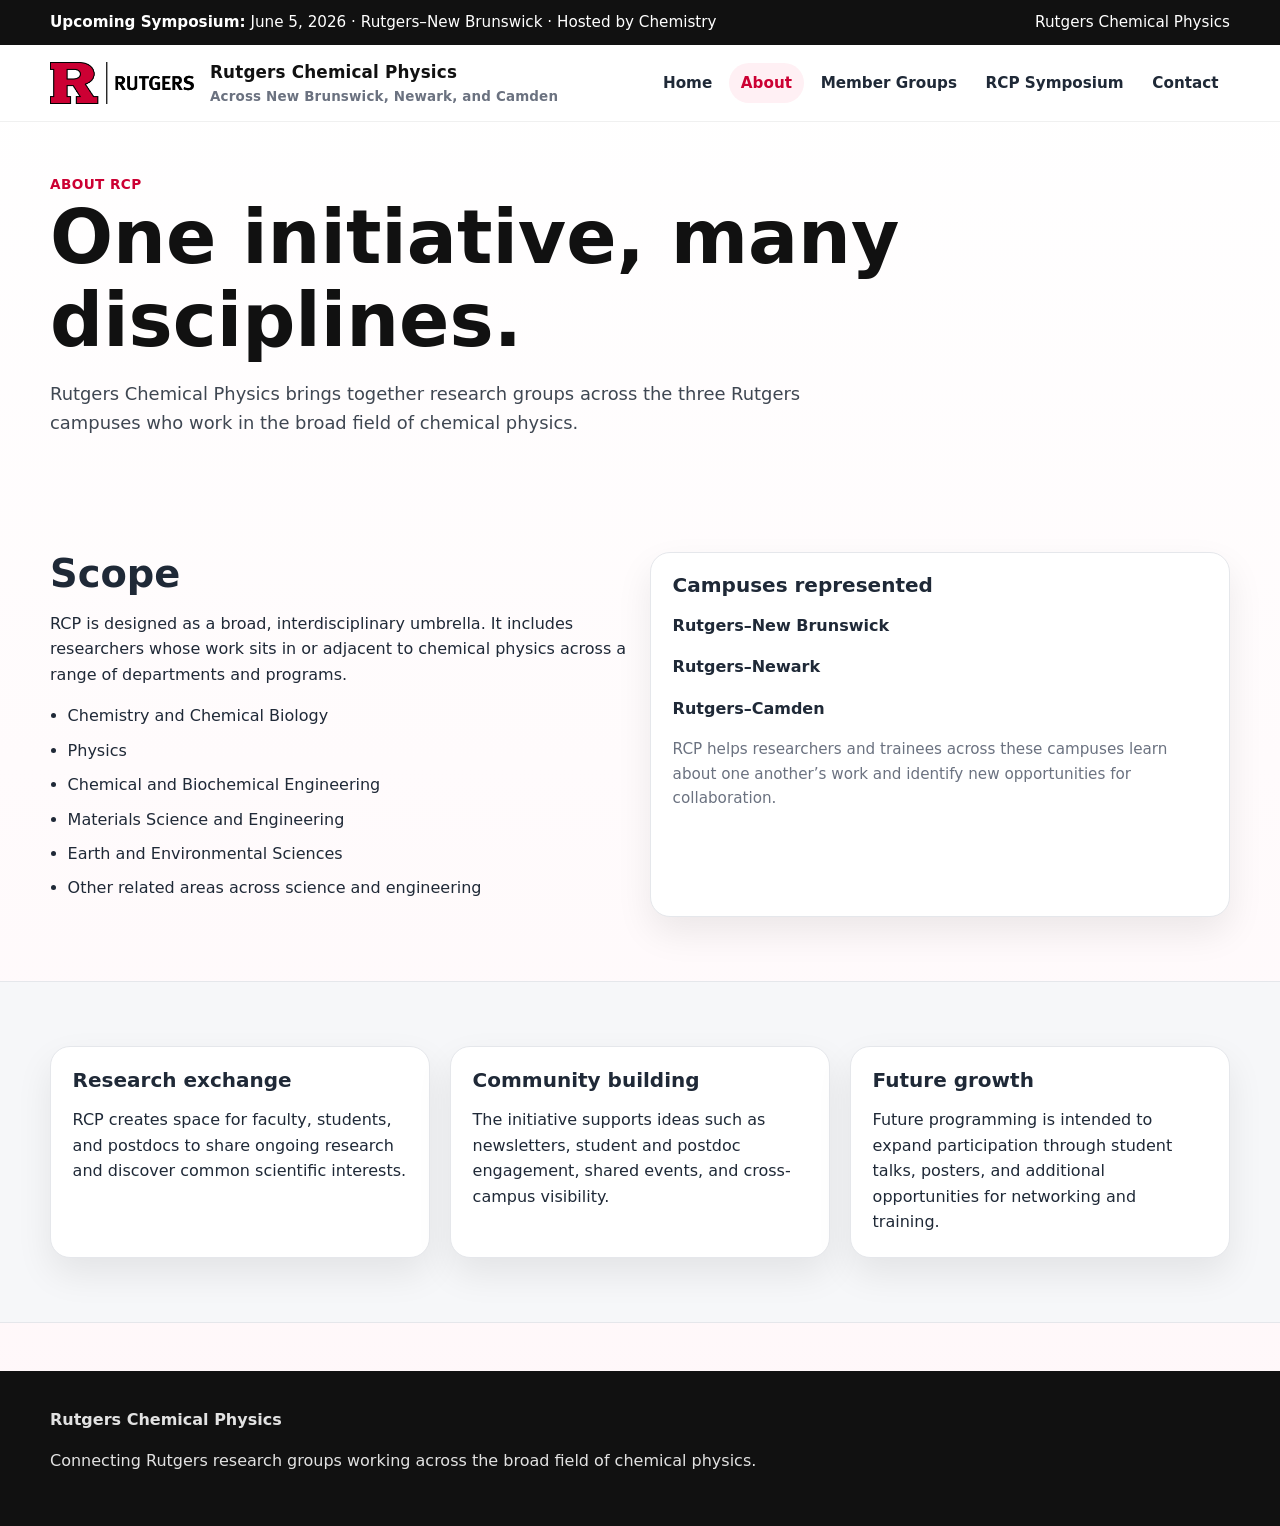
==== about.html @ 124531b3 "v1 of RCP website" ====
<!doctype html>
<html lang="en">
<head>
  <meta charset="UTF-8" />
  <meta name="viewport" content="width=device-width, initial-scale=1.0" />
  <title>About | Rutgers Chemical Physics</title>
  <meta name="description" content="About Rutgers Chemical Physics." />
  <link rel="stylesheet" href="assets/css/styles.css" />
</head>
<body>
  <div class="topbar">
    <div class="container">
      <div><strong>Upcoming Symposium:</strong> June 5, 2026 · Rutgers–New Brunswick · Hosted by Chemistry</div>
      <div>Rutgers Chemical Physics</div>
    </div>
  </div>
  <header class="site-header">
    <div class="container nav-wrap">
      <a class="brand" href="index.html"><img src="assets/images/rutgers-logo.png" alt="Rutgers University logo" /><div class="brand-text">Rutgers Chemical Physics<span>Across New Brunswick, Newark, and Camden</span></div></a>
      <nav><ul><li><a href="index.html">Home</a></li><li><a href="about.html">About</a></li><li><a href="members.html">Member Groups</a></li><li><a href="symposium.html">RCP Symposium</a></li><li><a href="contact.html">Contact</a></li></ul></nav>
    </div>
  </header>
  <main>
    <section class="page-hero">
      <div class="container">
        <div class="kicker">About RCP</div>
        <h1>One initiative, many disciplines.</h1>
        <p class="lead">Rutgers Chemical Physics brings together research groups across the three Rutgers campuses who work in the broad field of chemical physics.</p>
      </div>
    </section>

    <section class="section">
      <div class="container grid-2">
        <div>
          <h2>Scope</h2>
          <p>RCP is designed as a broad, interdisciplinary umbrella. It includes researchers whose work sits in or adjacent to chemical physics across a range of departments and programs.</p>
          <ul class="list-clean">
            <li>Chemistry and Chemical Biology</li>
            <li>Physics</li>
            <li>Chemical and Biochemical Engineering</li>
            <li>Materials Science and Engineering</li>
            <li>Earth and Environmental Sciences</li>
            <li>Other related areas across science and engineering</li>
          </ul>
        </div>
        <div class="card">
          <h3>Campuses represented</h3>
          <p><strong>Rutgers–New Brunswick</strong></p>
          <p><strong>Rutgers–Newark</strong></p>
          <p><strong>Rutgers–Camden</strong></p>
          <p class="small">RCP helps researchers and trainees across these campuses learn about one another’s work and identify new opportunities for collaboration.</p>
        </div>
      </div>
    </section>

    <section class="section alt">
      <div class="container grid-3">
        <article class="card">
          <h3>Research exchange</h3>
          <p>RCP creates space for faculty, students, and postdocs to share ongoing research and discover common scientific interests.</p>
        </article>
        <article class="card">
          <h3>Community building</h3>
          <p>The initiative supports ideas such as newsletters, student and postdoc engagement, shared events, and cross-campus visibility.</p>
        </article>
        <article class="card">
          <h3>Future growth</h3>
          <p>Future programming is intended to expand participation through student talks, posters, and additional opportunities for networking and training.</p>
        </article>
      </div>
    </section>
  </main>
  <footer><div class="container"><strong>Rutgers Chemical Physics</strong><p>Connecting Rutgers research groups working across the broad field of chemical physics.</p></div></footer>
  <script src="assets/js/site.js"></script>
</body>
</html>
---- assets/css/styles.css ----
:root {
  --rutgers-scarlet: #cc0033;
  --rutgers-black: #111111;
  --rutgers-gray: #5f6a72;
  --bg: #fffdfb;
  --panel: #ffffff;
  --panel-alt: #f6f7f9;
  --border: #e5e7eb;
  --text: #1f2937;
  --muted: #6b7280;
  --shadow: 0 16px 36px rgba(17, 17, 17, 0.08);
  --radius: 20px;
  --max: 1180px;
}
* { box-sizing: border-box; }
html { scroll-behavior: smooth; }
body {
  margin: 0;
  font-family: Inter, ui-sans-serif, system-ui, -apple-system, BlinkMacSystemFont, "Segoe UI", sans-serif;
  color: var(--text);
  background: linear-gradient(180deg, #fff 0%, #fff7f9 100%);
  line-height: 1.6;
}
a { color: var(--rutgers-scarlet); text-decoration: none; }
a:hover { text-decoration: underline; }
img { max-width: 100%; display: block; }
.container { width: min(calc(100% - 2rem), var(--max)); margin: 0 auto; }
.topbar {
  background: var(--rutgers-black);
  color: white;
  font-size: 0.95rem;
}
.topbar .container {
  display: flex; justify-content: space-between; gap: 1rem; padding: 0.65rem 0;
}
.topbar strong { color: #fff; }
header.site-header {
  position: sticky; top: 0; z-index: 10; backdrop-filter: blur(10px);
  background: rgba(255,255,255,0.94); border-bottom: 1px solid rgba(0,0,0,0.06);
}
.nav-wrap {
  display: flex; align-items: center; justify-content: space-between; gap: 0.8rem;
  padding: 0.85rem 0;
}

.brand { display:flex; align-items:center; gap:1rem; }
.brand img { width: 144px; height: auto; }
.brand-text { font-weight: 800; letter-spacing: 0.01em; color: var(--rutgers-black); font-size: 1.05rem; }
.brand-text span { display:block; font-size: 0.84rem; color: var(--muted); font-weight:600; }
nav ul { list-style: none; display: flex; gap: 0.35rem; padding: 0; margin: 0; flex-wrap: nowrap; align-items: center; }
nav a {
  display: inline-block; padding: 0.5rem 0.72rem; border-radius: 999px; color: var(--text); font-weight: 600; white-space: nowrap; font-size: 0.95rem;
}
nav a.active, nav a:hover { background: #fff0f4; color: var(--rutgers-scarlet); text-decoration: none; }
.hero {
  padding: 4.8rem 0 4rem;
  background:
    radial-gradient(circle at top right, rgba(204,0,51,0.14), transparent 28%),
    radial-gradient(circle at bottom left, rgba(204,0,51,0.08), transparent 32%);
}
.hero-grid {
  display: grid; grid-template-columns: 1.08fr 0.92fr; gap: 2rem; align-items: center;
}
.eyebrow {
  display:inline-flex; align-items:center; gap:0.5rem; padding:0.35rem 0.8rem; border-radius:999px;
  background:#fff0f4; color:var(--rutgers-scarlet); font-weight:800; letter-spacing:0.03em; text-transform:uppercase; font-size:0.8rem;
}
h1, h2, h3 { line-height: 1.12; margin: 0 0 1rem; }
h1 { font-size: clamp(3rem, 5.8vw, 5rem); color: var(--rutgers-black); }
h2 { font-size: clamp(1.8rem, 3vw, 2.8rem); }
h3 { font-size: 1.25rem; }
.hero-subhead {
  font-size: clamp(1.2rem, 2vw, 1.55rem);
  color: #39414a;
  font-weight: 600;
  margin: -0.2rem 0 1.1rem;
  max-width: 32ch;
}
.lead { font-size: 1.12rem; color: #3f4752; max-width: 70ch; }
.hero-card, .card {
  background: var(--panel); border: 1px solid var(--border); border-radius: var(--radius); box-shadow: var(--shadow);
}
.hero-card { padding: 1.5rem; }
.hero-card h3 { margin-bottom: 0.5rem; }
.hero-brand-card {
  display: grid;
  gap: 1.2rem;
}
.rcp-logo {
  width: min(100%, 420px);
  margin: 0 auto;
  filter: drop-shadow(0 12px 20px rgba(17,17,17,0.08));
}
.hero-brand-copy { text-align: left; }
.hero-stat-grid, .grid-3, .grid-2, .grid-gallery, .member-grid {
  display: grid; gap: 1.25rem;
}
.hero-stat-grid { grid-template-columns: repeat(3, 1fr); margin-top: 0.25rem; }
.stat {
  padding: 1rem; background: var(--panel-alt); border-radius: 16px; border: 1px solid var(--border);
}
.stat .number { font-size: 1.55rem; font-weight: 800; color: var(--rutgers-scarlet); }
.button-row { display:flex; gap:1rem; flex-wrap:wrap; margin-top: 1.5rem; }
.btn {
  display:inline-flex; align-items:center; justify-content:center; gap:0.5rem; padding:0.9rem 1.2rem; border-radius:999px;
  font-weight:800; transition: all .2s ease; border: 1px solid transparent;
}
.btn.primary { background: var(--rutgers-scarlet); color: white; }
.btn.secondary { background: white; border-color: var(--border); color: var(--text); }
.btn:hover { transform: translateY(-1px); text-decoration: none; }
.section { padding: 4rem 0; }
.section.alt { background: var(--panel-alt); border-top:1px solid var(--border); border-bottom:1px solid var(--border); }
.grid-3 { grid-template-columns: repeat(3, 1fr); }
.grid-2 { grid-template-columns: repeat(2, 1fr); }
.card { padding: 1.35rem; }
.card p:last-child { margin-bottom: 0; }
.tag {
  display:inline-block; padding:0.35rem 0.65rem; border-radius:999px; background:#fff0f4; color:var(--rutgers-scarlet); font-weight:700; font-size:.86rem;
}
.announcement {
  border-left: 6px solid var(--rutgers-scarlet); padding: 1.25rem 1.25rem 1.25rem 1rem; background: white; border-radius: 16px;
  box-shadow: var(--shadow);
}
.schedule {
  display: grid; gap: 1rem;
}
.schedule-block {
  background: white; border: 1px solid var(--border); border-radius: 18px; padding: 1.2rem;
}
.schedule-block ul { margin: 0.75rem 0 0; padding-left: 1.2rem; }
.schedule-block li { margin: 0.45rem 0; }
.gallery-item {
  overflow: hidden; border-radius: 18px; background: white; border:1px solid var(--border); box-shadow: var(--shadow);
}
.gallery-item img { aspect-ratio: 4 / 3; object-fit: cover; width: 100%; transition: transform .25s ease; }
.gallery-item:hover img { transform: scale(1.03); }
.gallery-item .caption { padding: 0.85rem 1rem 1rem; font-size: 0.95rem; color: var(--muted); }
.grid-gallery { grid-template-columns: repeat(3, 1fr); }
.member-grid { grid-template-columns: repeat(3, 1fr); }
.member-card h3 { margin-top: 0.65rem; }
.member-card p { margin: 0 0 0.7rem; }
.campus-section h2 { margin-bottom: 1.2rem; }
footer {
  background: var(--rutgers-black); color: rgba(255,255,255,0.88); padding: 2.25rem 0; margin-top: 3rem;
}
footer a { color: white; }
.small { font-size: 0.95rem; color: var(--muted); }
.list-clean { padding-left: 1.1rem; }
.list-clean li { margin-bottom: 0.55rem; }
.page-hero { padding: 3.3rem 0 2rem; }
.kicker { color: var(--rutgers-scarlet); font-weight: 800; text-transform: uppercase; letter-spacing: 0.03em; font-size: 0.85rem; }
@media (max-width: 1080px) {
  .member-grid { grid-template-columns: 1fr 1fr; }
}
@media (max-width: 980px) {
  .hero-grid, .grid-3, .grid-gallery, .grid-2 { grid-template-columns: 1fr 1fr; }
  .hero-stat-grid { grid-template-columns: 1fr; }
}
@media (max-width: 720px) {
  .topbar .container, .nav-wrap, .brand { flex-direction: column; align-items: flex-start; }
  .hero-grid, .grid-3, .grid-gallery, .grid-2, .member-grid { grid-template-columns: 1fr; }
  .hero { padding-top: 3rem; }
  h1 { font-size: 2.8rem; }
  nav ul { gap: 0.35rem; }
  .rcp-logo { width: min(100%, 320px); }
}

.hero-centered {
  position: relative;
  overflow: hidden;
  padding: 5.2rem 0 3rem;
}
.hero-content {
  position: relative;
  z-index: 1;
  text-align: center;
  max-width: 900px;
  margin: 0 auto;
}
.hero-content .lead,
.hero-content .hero-subhead,
.hero-content .hero-kicker-inline {
  margin-left: auto;
  margin-right: auto;
}
.hero-content h1 {
  font-size: clamp(3.6rem, 7vw, 6rem);
  margin-bottom: 0.85rem;
}
.hero-subhead {
  font-size: clamp(1.05rem, 1.9vw, 1.35rem);
  font-weight: 700;
  max-width: 42ch;
  margin-bottom: 0.4rem;
}
.hero-kicker-inline {
  color: var(--muted);
  font-size: 1rem;
  font-weight: 600;
  margin-top: 0;
  margin-bottom: 1.1rem;
}
.hero-buttons {
  justify-content: center;
}
.hero-stat-grid-centered {
  grid-template-columns: repeat(3, minmax(0, 1fr));
  max-width: 780px;
  margin: 2rem auto 0;
  position: relative;
  z-index: 1;
}
.hero-followup {
  padding-top: 0;
}
@media (max-width: 980px) {
  .nav-wrap {
    flex-wrap: wrap;
  }
  nav {
    width: 100%;
  }
  nav ul {
    justify-content: center;
    flex-wrap: wrap;
  }
}
@media (max-width: 720px) {
  .hero-content h1 {
    font-size: 2.9rem;
  }
  .contact-points-grid {
    grid-template-columns: 1fr;
  }
}

.hero-inline-logo-wrap {
  margin: 1.75rem auto 0;
  display: flex;
  justify-content: center;
}
.hero-inline-logo {
  width: min(280px, 60vw);
  opacity: 0.98;
}
.contact-strip {
  text-align: center;
}
.contact-points-grid {
  display: grid;
  grid-template-columns: repeat(3, 1fr);
  gap: 1rem;
  margin-top: 1.2rem;
}
.contact-points-grid h3 {
  margin-bottom: 0.35rem;
}
.contact-points-grid p {
  margin: 0;
  color: var(--text);
  font-weight: 600;
}
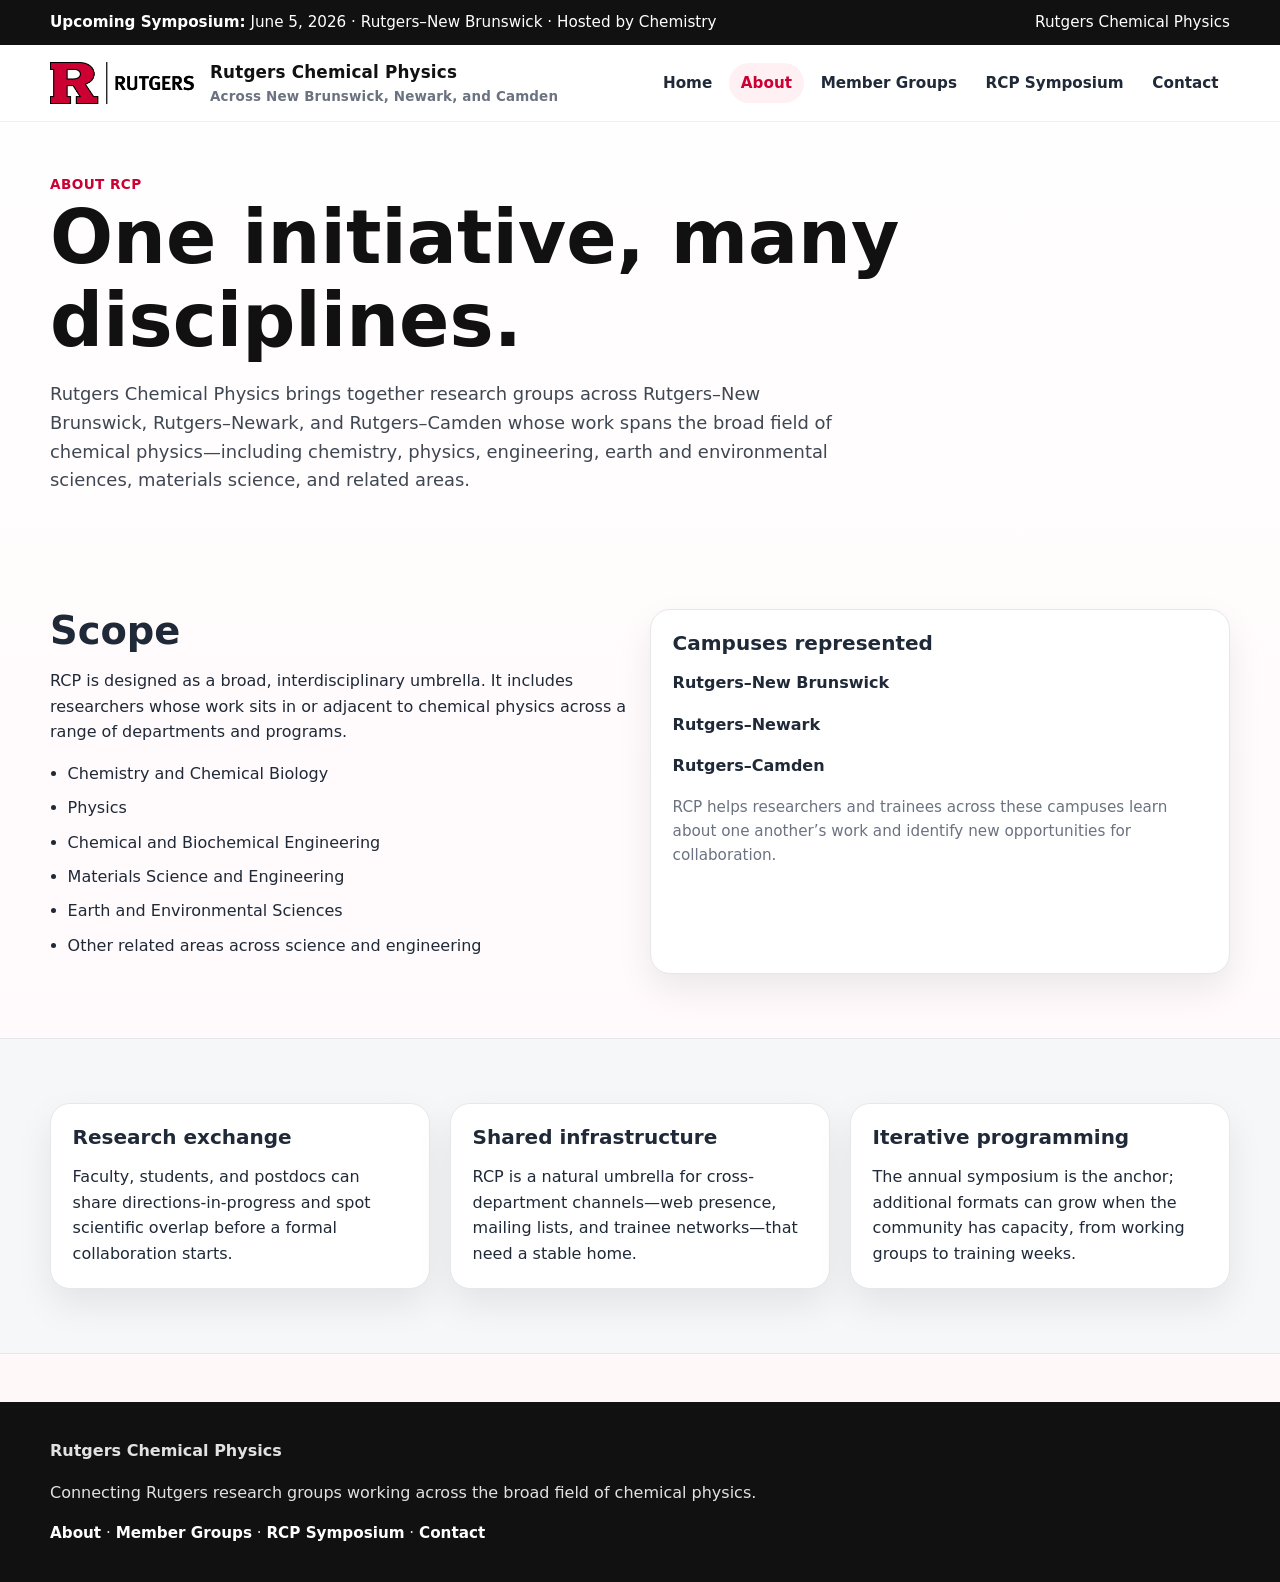
==== commit f8e8a1ea: "Reduce cross-page redundancy and centralize symposium topbar text. Drive the upcoming-symposium stri" ====
--- a/about.html
+++ b/about.html
@@ -4,13 +4,13 @@
   <meta charset="UTF-8" />
   <meta name="viewport" content="width=device-width, initial-scale=1.0" />
   <title>About | Rutgers Chemical Physics</title>
-  <meta name="description" content="About Rutgers Chemical Physics." />
+  <meta name="description" content="Scope and goals of Rutgers Chemical Physics: three campuses, participating disciplines, and community programs." />
   <link rel="stylesheet" href="assets/css/styles.css" />
 </head>
 <body>
   <div class="topbar">
     <div class="container">
-      <div><strong>Upcoming Symposium:</strong> June 5, 2026 · Rutgers–New Brunswick · Hosted by Chemistry</div>
+      <div><strong>Upcoming Symposium:</strong> <span data-rcp-symposium-topbar></span></div>
       <div>Rutgers Chemical Physics</div>
     </div>
   </div>
@@ -25,7 +25,7 @@
       <div class="container">
         <div class="kicker">About RCP</div>
         <h1>One initiative, many disciplines.</h1>
-        <p class="lead">Rutgers Chemical Physics brings together research groups across the three Rutgers campuses who work in the broad field of chemical physics.</p>
+        <p class="lead">Rutgers Chemical Physics brings together research groups across Rutgers–New Brunswick, Rutgers–Newark, and Rutgers–Camden whose work spans the broad field of chemical physics—including chemistry, physics, engineering, earth and environmental sciences, materials science, and related areas.</p>
       </div>
     </section>
 
@@ -57,20 +57,20 @@
       <div class="container grid-3">
         <article class="card">
           <h3>Research exchange</h3>
-          <p>RCP creates space for faculty, students, and postdocs to share ongoing research and discover common scientific interests.</p>
+          <p>Faculty, students, and postdocs can share directions-in-progress and spot scientific overlap before a formal collaboration starts.</p>
         </article>
         <article class="card">
-          <h3>Community building</h3>
-          <p>The initiative supports ideas such as newsletters, student and postdoc engagement, shared events, and cross-campus visibility.</p>
+          <h3>Shared infrastructure</h3>
+          <p>RCP is a natural umbrella for cross-department channels—web presence, mailing lists, and trainee networks—that need a stable home.</p>
         </article>
         <article class="card">
-          <h3>Future growth</h3>
-          <p>Future programming is intended to expand participation through student talks, posters, and additional opportunities for networking and training.</p>
+          <h3>Iterative programming</h3>
+          <p>The annual symposium is the anchor; additional formats can grow when the community has capacity, from working groups to training weeks.</p>
         </article>
       </div>
     </section>
   </main>
-  <footer><div class="container"><strong>Rutgers Chemical Physics</strong><p>Connecting Rutgers research groups working across the broad field of chemical physics.</p></div></footer>
+  <footer><div class="container"><strong>Rutgers Chemical Physics</strong><p>Connecting Rutgers research groups working across the broad field of chemical physics.</p><p class="footer-nav"><a href="about.html">About</a> · <a href="members.html">Member Groups</a> · <a href="symposium.html">RCP Symposium</a> · <a href="contact.html">Contact</a></p></div></footer>
   <script src="assets/js/site.js"></script>
 </body>
 </html>
--- a/assets/css/styles.css
+++ b/assets/css/styles.css
@@ -114,7 +114,23 @@
 .grid-3 { grid-template-columns: repeat(3, 1fr); }
 .grid-2 { grid-template-columns: repeat(2, 1fr); }
 .card { padding: 1.35rem; }
+.card.card--vcenter {
+  display: flex;
+  flex-direction: column;
+  justify-content: center;
+  align-items: center;
+  text-align: center;
+}
 .card p:last-child { margin-bottom: 0; }
+.card.card--schedule-match {
+  box-shadow: none;
+  border-radius: 18px;
+}
+.symposium-tbd { margin-top: 2.5rem; }
+.outcomes-section-label {
+  display: block;
+  margin-bottom: 1rem;
+}
 .tag {
   display:inline-block; padding:0.35rem 0.65rem; border-radius:999px; background:#fff0f4; color:var(--rutgers-scarlet); font-weight:700; font-size:.86rem;
 }
@@ -247,6 +263,17 @@
 .contact-strip {
   text-align: center;
 }
+.contact-strip-actions {
+  margin-top: 1rem;
+  justify-content: center;
+}
+.footer-nav {
+  margin: 0.75rem 0 0;
+  font-size: 0.95rem;
+}
+.footer-nav a {
+  font-weight: 600;
+}
 .contact-points-grid {
   display: grid;
   grid-template-columns: repeat(3, 1fr);
@@ -261,3 +288,24 @@
   color: var(--text);
   font-weight: 600;
 }
+.contact-card-link {
+  display: block;
+  color: inherit;
+  transition: transform .2s ease, box-shadow .2s ease, border-color .2s ease;
+}
+.contact-card-link:hover {
+  text-decoration: none;
+  transform: translateY(-2px);
+  border-color: #d8dbe2;
+  box-shadow: 0 20px 40px rgba(17, 17, 17, 0.1);
+}
+.contact-card-link h3,
+.contact-card-link p {
+  color: var(--text);
+}
+.contact-cards .card {
+  text-align: center;
+}
+.contact-cards .card h3 {
+  margin-top: 0.85rem;
+}
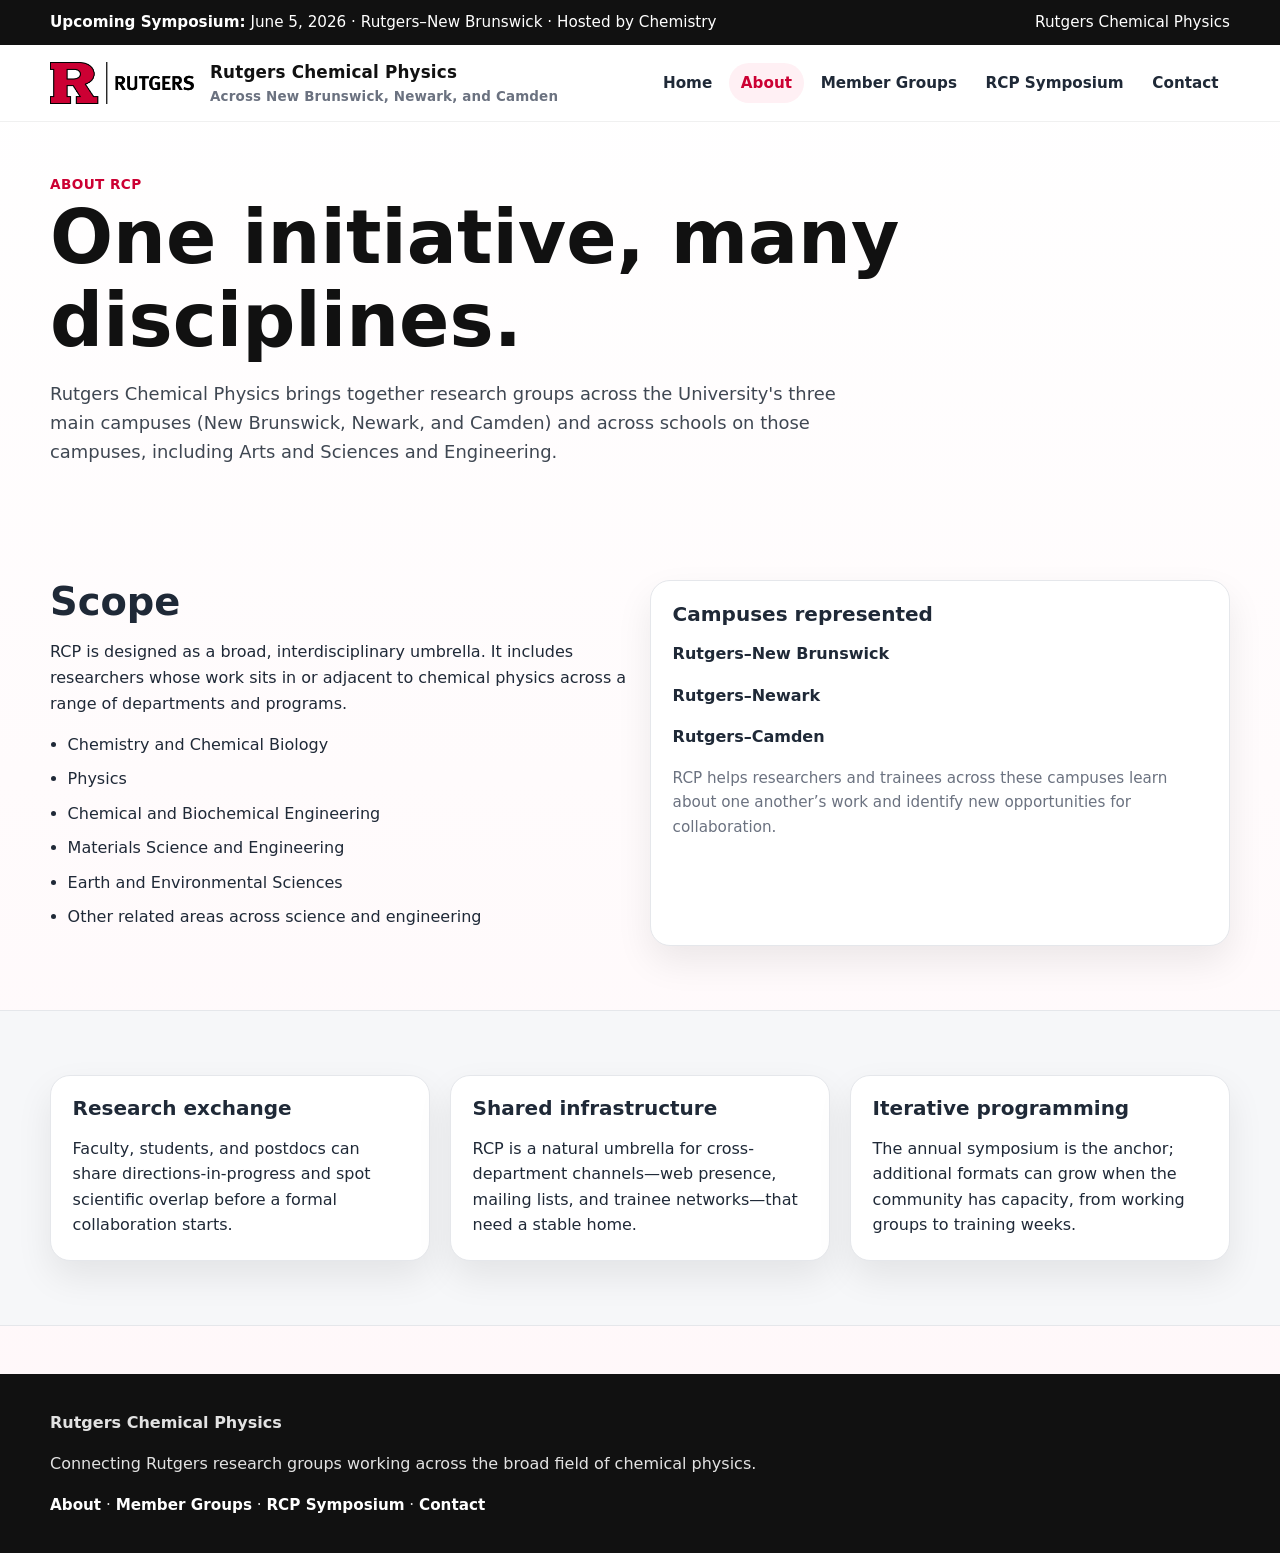
==== commit aa934545: "Refocus About lead on campuses and schools; center hero stats. Co-authored-by: Cursor <cursoragent@c" ====
--- a/about.html
+++ b/about.html
@@ -25,7 +25,7 @@
       <div class="container">
         <div class="kicker">About RCP</div>
         <h1>One initiative, many disciplines.</h1>
-        <p class="lead">Rutgers Chemical Physics brings together research groups across Rutgers–New Brunswick, Rutgers–Newark, and Rutgers–Camden whose work spans the broad field of chemical physics—including chemistry, physics, engineering, earth and environmental sciences, materials science, and related areas.</p>
+        <p class="lead">Rutgers Chemical Physics brings together research groups across the University's three main campuses (New Brunswick, Newark, and Camden) and across schools on those campuses, including Arts and Sciences and Engineering.</p>
       </div>
     </section>
 
--- a/assets/css/styles.css
+++ b/assets/css/styles.css
@@ -97,6 +97,9 @@
   display: grid; gap: 1.25rem;
 }
 .hero-stat-grid { grid-template-columns: repeat(3, 1fr); margin-top: 0.25rem; }
+.hero-stat-grid .stat {
+  text-align: center;
+}
 .stat {
   padding: 1rem; background: var(--panel-alt); border-radius: 16px; border: 1px solid var(--border);
 }
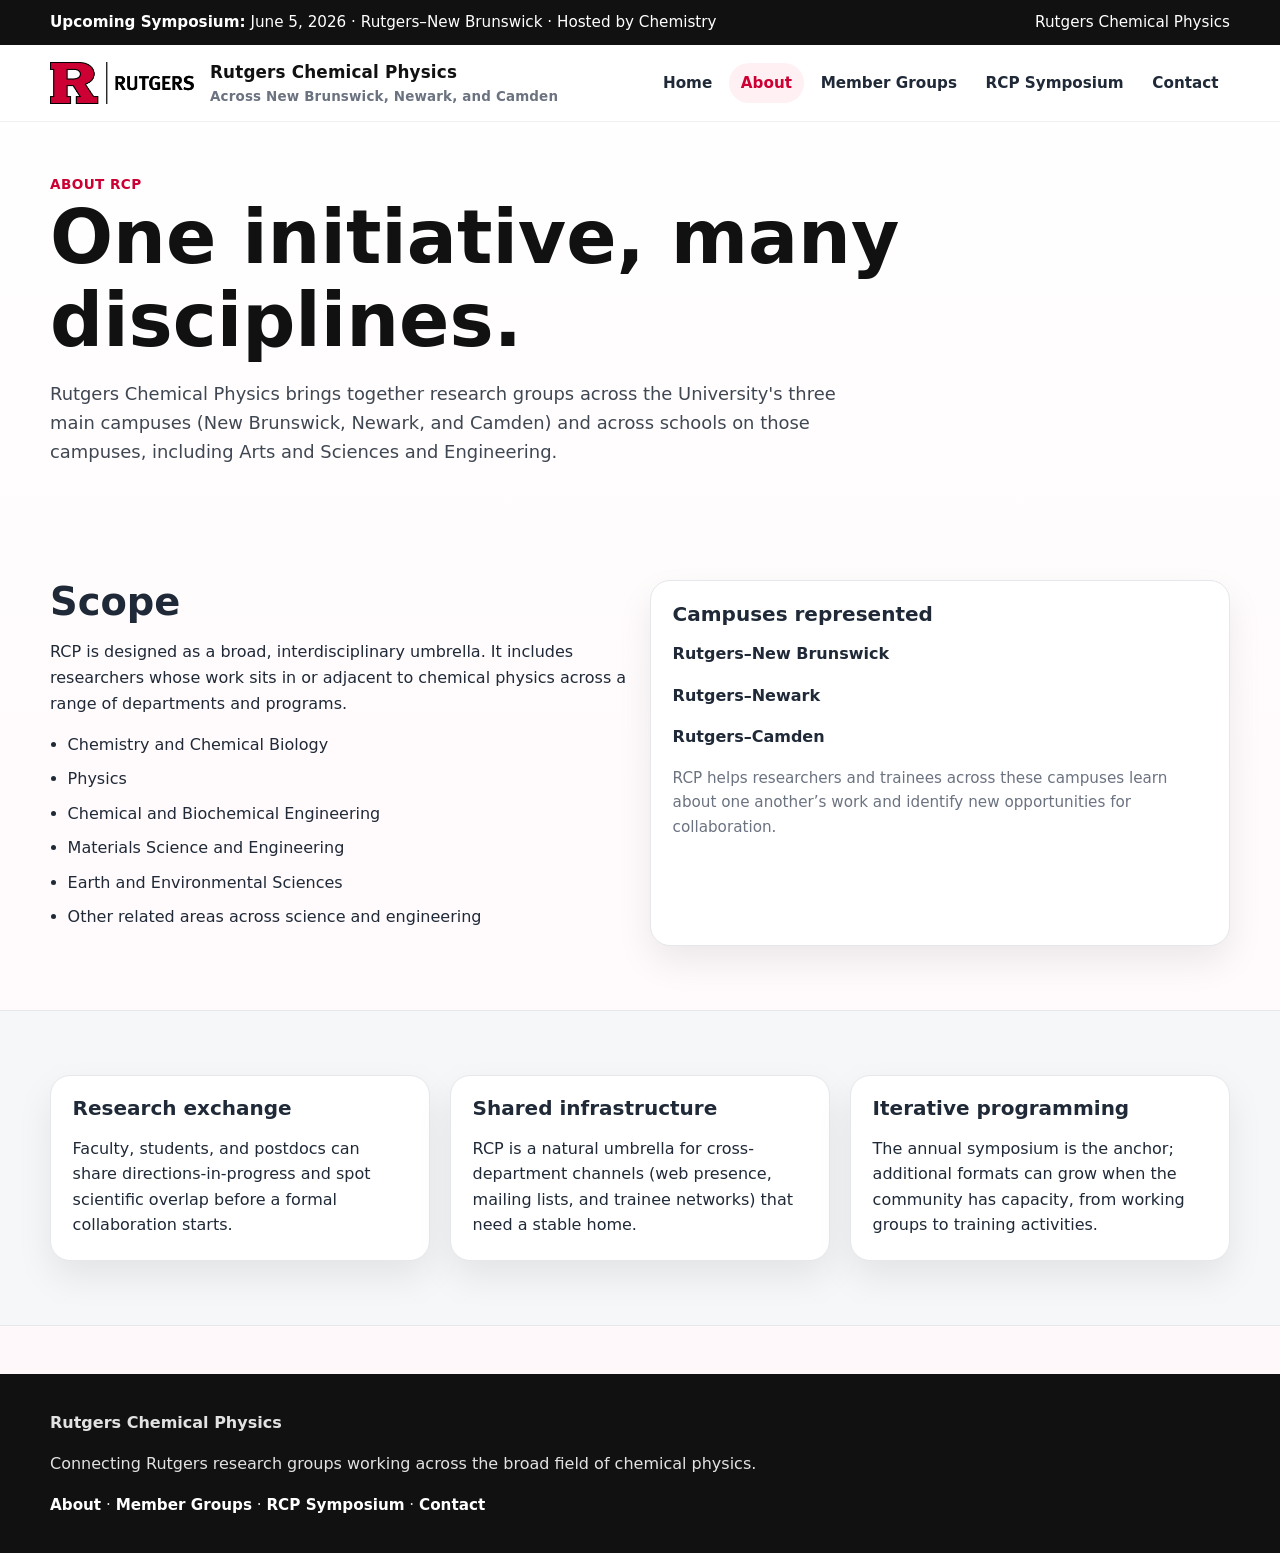
==== commit fa2c581a: "small cuts" ====
--- a/about.html
+++ b/about.html
@@ -61,11 +61,11 @@
         </article>
         <article class="card">
           <h3>Shared infrastructure</h3>
-          <p>RCP is a natural umbrella for cross-department channels—web presence, mailing lists, and trainee networks—that need a stable home.</p>
+          <p>RCP is a natural umbrella for cross-department channels (web presence, mailing lists, and trainee networks) that need a stable home.</p>
         </article>
         <article class="card">
           <h3>Iterative programming</h3>
-          <p>The annual symposium is the anchor; additional formats can grow when the community has capacity, from working groups to training weeks.</p>
+          <p>The annual symposium is the anchor; additional formats can grow when the community has capacity, from working groups to training activities.</p>
         </article>
       </div>
     </section>
--- a/assets/css/styles.css
+++ b/assets/css/styles.css
@@ -97,9 +97,6 @@
   display: grid; gap: 1.25rem;
 }
 .hero-stat-grid { grid-template-columns: repeat(3, 1fr); margin-top: 0.25rem; }
-.hero-stat-grid .stat {
-  text-align: center;
-}
 .stat {
   padding: 1rem; background: var(--panel-alt); border-radius: 16px; border: 1px solid var(--border);
 }
@@ -149,6 +146,17 @@
 }
 .schedule-block ul { margin: 0.75rem 0 0; padding-left: 1.2rem; }
 .schedule-block li { margin: 0.45rem 0; }
+.schedule-sponsor {
+  margin-top: 1rem;
+  padding-top: 1rem;
+  border-top: 1px solid var(--border);
+}
+.schedule-sponsor img {
+  display: block;
+  max-width: min(360px, 100%);
+  height: auto;
+  margin-top: 0.75rem;
+}
 .gallery-item {
   overflow: hidden; border-radius: 18px; background: white; border:1px solid var(--border); box-shadow: var(--shadow);
 }
@@ -174,7 +182,7 @@
 }
 @media (max-width: 980px) {
   .hero-grid, .grid-3, .grid-gallery, .grid-2 { grid-template-columns: 1fr 1fr; }
-  .hero-stat-grid { grid-template-columns: 1fr; }
+  .hero-stat-grid:not(.hero-stat-grid-centered) { grid-template-columns: 1fr; }
 }
 @media (max-width: 720px) {
   .topbar .container, .nav-wrap, .brand { flex-direction: column; align-items: flex-start; }
@@ -193,15 +201,22 @@
 .hero-content {
   position: relative;
   z-index: 1;
+  display: flex;
+  flex-direction: column;
+  align-items: center;
   text-align: center;
   max-width: 900px;
+  width: 100%;
   margin: 0 auto;
 }
 .hero-content .lead,
 .hero-content .hero-subhead,
 .hero-content .hero-kicker-inline {
-  margin-left: auto;
-  margin-right: auto;
+  margin-inline: auto;
+  max-width: 52ch;
+}
+.hero-content .hero-subhead {
+  max-width: 42ch;
 }
 .hero-content h1 {
   font-size: clamp(3.6rem, 7vw, 6rem);
@@ -221,14 +236,24 @@
   margin-bottom: 1.1rem;
 }
 .hero-buttons {
-  justify-content: center;
-}
-.hero-stat-grid-centered {
+  display: flex;
+  justify-content: center;
+  width: 100%;
+}
+.hero-stat-grid.hero-stat-grid-centered {
   grid-template-columns: repeat(3, minmax(0, 1fr));
-  max-width: 780px;
-  margin: 2rem auto 0;
+  width: min(100%, 780px);
+  margin-top: 2rem;
+  align-self: center;
   position: relative;
   z-index: 1;
+}
+.hero-stat-grid.hero-stat-grid-centered .stat {
+  display: flex;
+  flex-direction: column;
+  align-items: center;
+  justify-content: center;
+  text-align: center;
 }
 .hero-followup {
   padding-top: 0;
@@ -249,6 +274,10 @@
   .hero-content h1 {
     font-size: 2.9rem;
   }
+  .hero-stat-grid.hero-stat-grid-centered {
+    grid-template-columns: 1fr;
+    width: min(100%, 320px);
+  }
   .contact-points-grid {
     grid-template-columns: 1fr;
   }
@@ -263,12 +292,25 @@
   width: min(280px, 60vw);
   opacity: 0.98;
 }
+.section-home-contact .container {
+  display: flex;
+  justify-content: center;
+}
 .contact-strip {
-  text-align: center;
+  display: flex;
+  flex-direction: column;
+  align-items: center;
+  text-align: center;
+  width: min(100%, 800px);
+  margin-inline: auto;
+}
+.contact-strip > :not(.contact-strip-actions) {
+  max-width: 52ch;
 }
 .contact-strip-actions {
+  display: flex;
+  justify-content: center;
   margin-top: 1rem;
-  justify-content: center;
 }
 .footer-nav {
   margin: 0.75rem 0 0;
